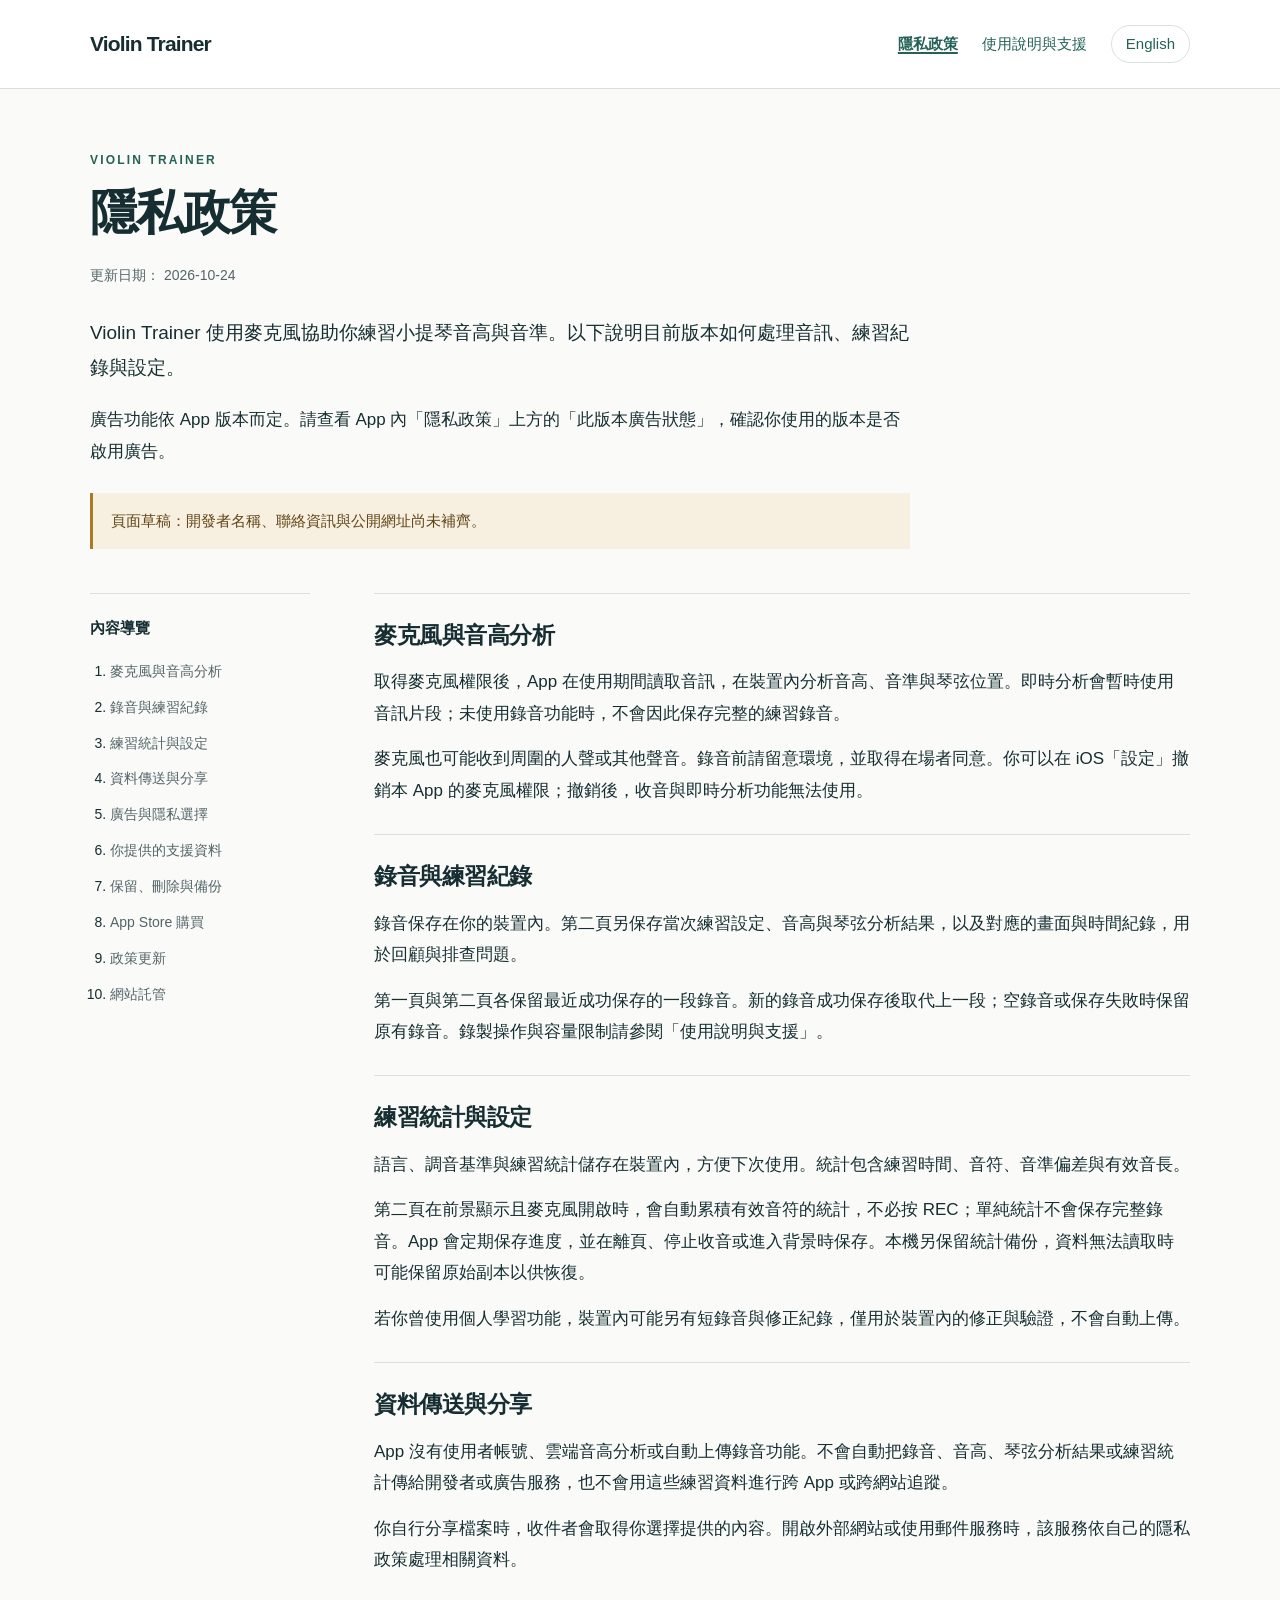
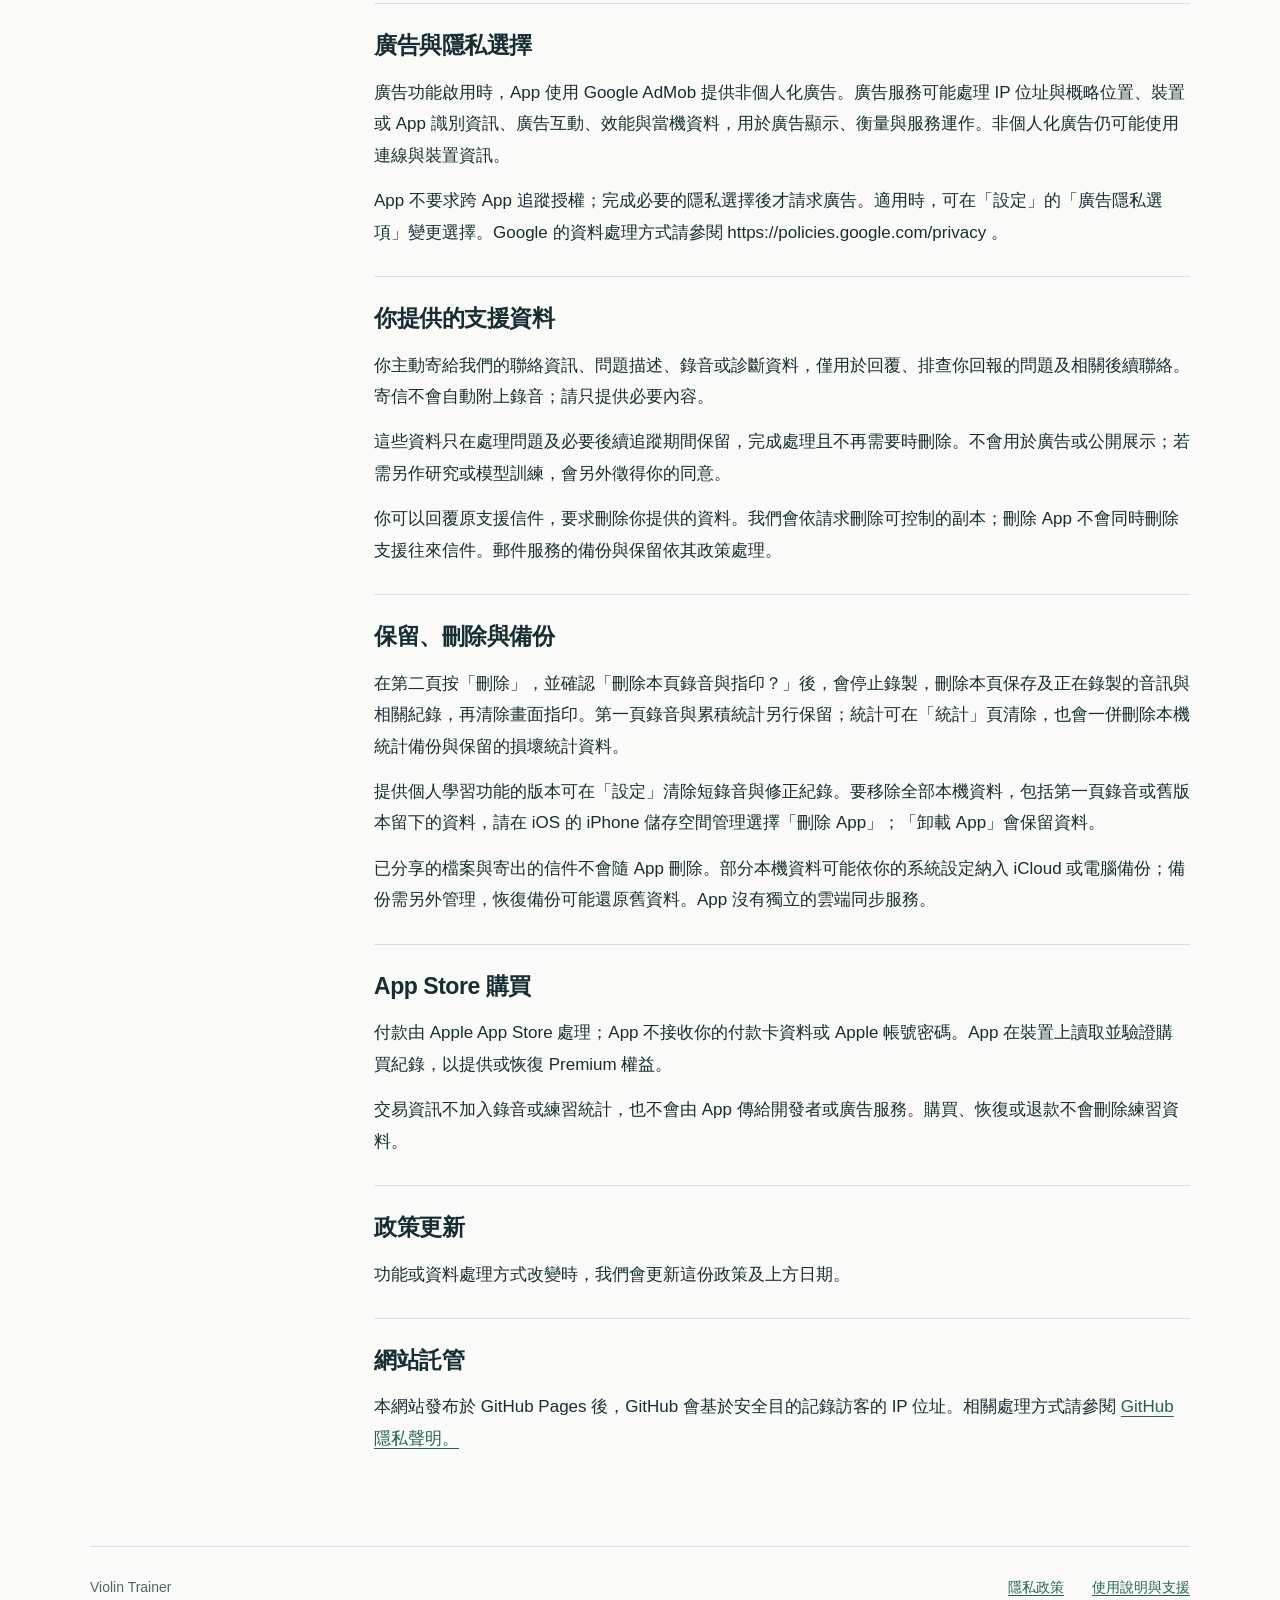
==== public/index.html @ f554a50b "Add files via upload" ====
<!doctype html>
<html lang="zh-Hant"><head><meta charset="utf-8">
<meta name="viewport" content="width=device-width, initial-scale=1">
<meta http-equiv="refresh" content="0; url=privacy.html">
<meta name="robots" content="noindex"><title>Violin Trainer 隱私政策</title></head>
<body><p><a href="privacy.html">隱私政策</a> · <a href="privacy-en.html" lang="en">Privacy policy</a></p></body></html>
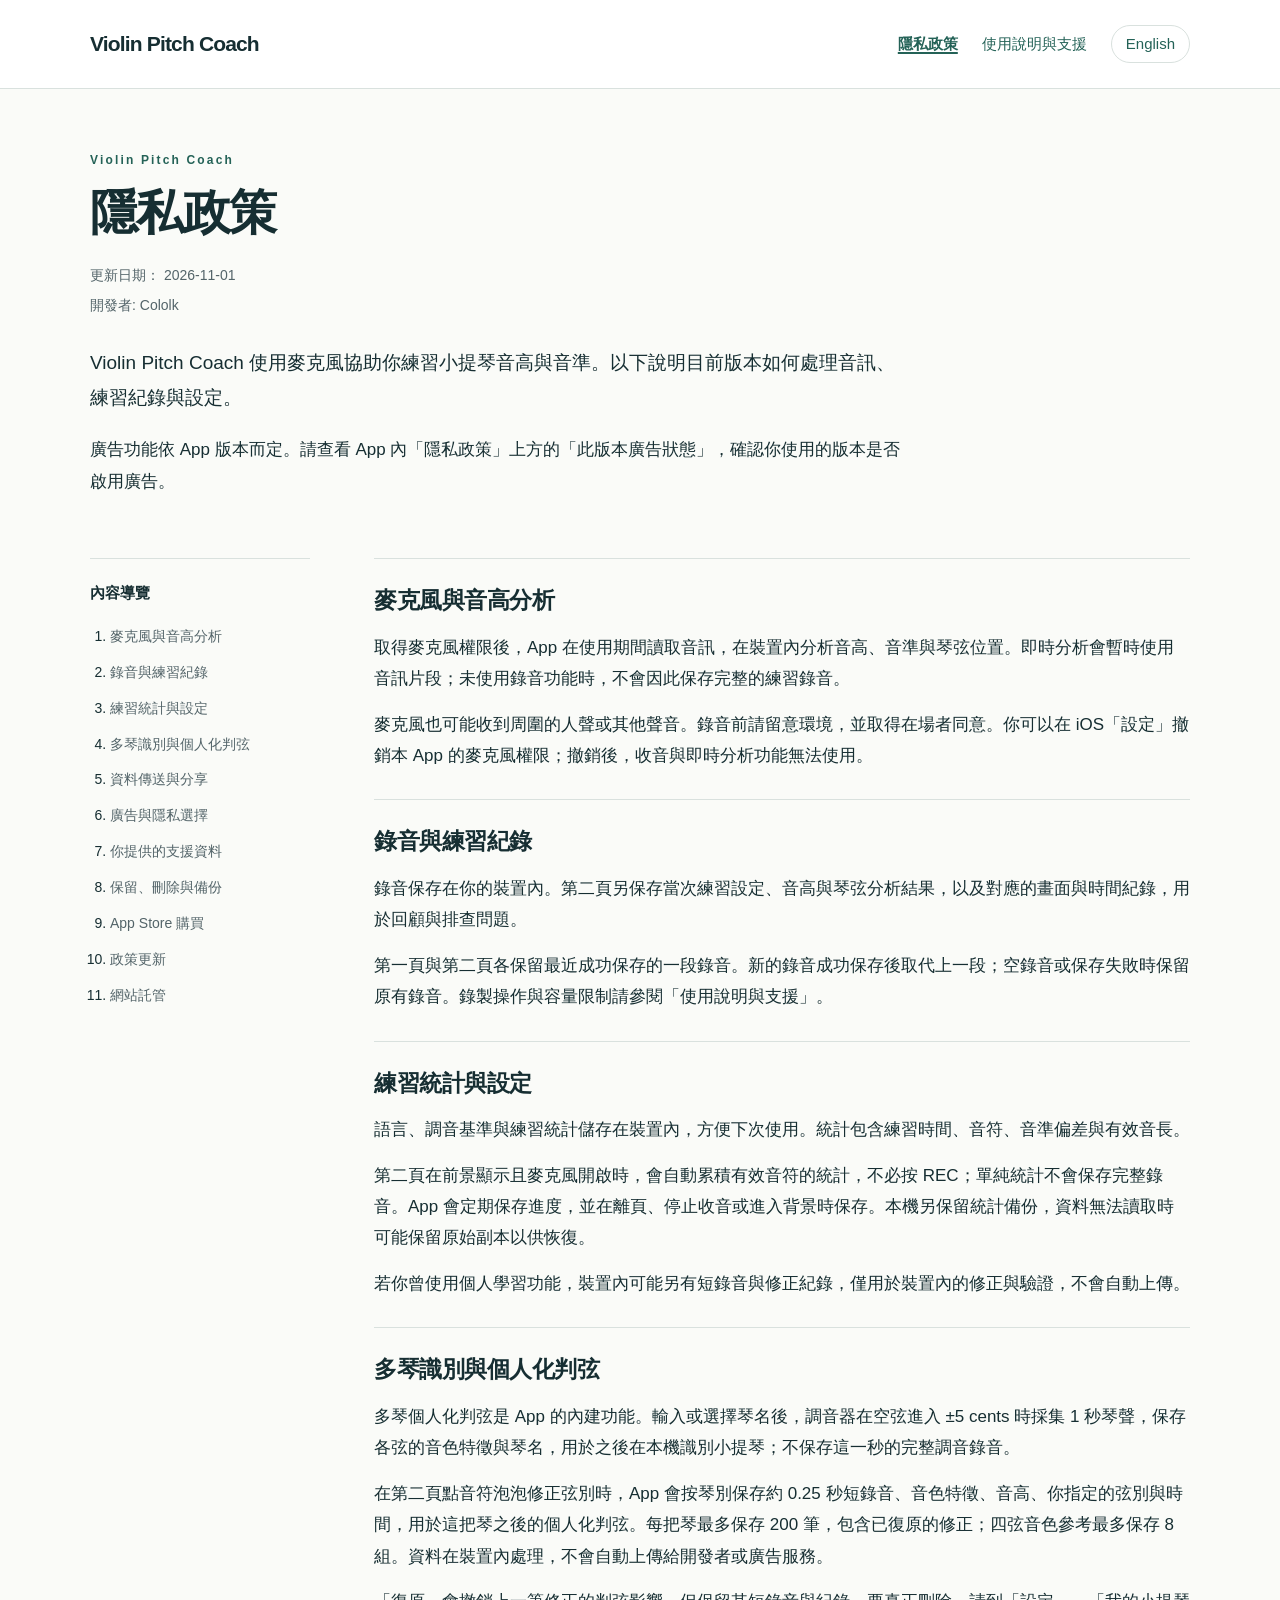
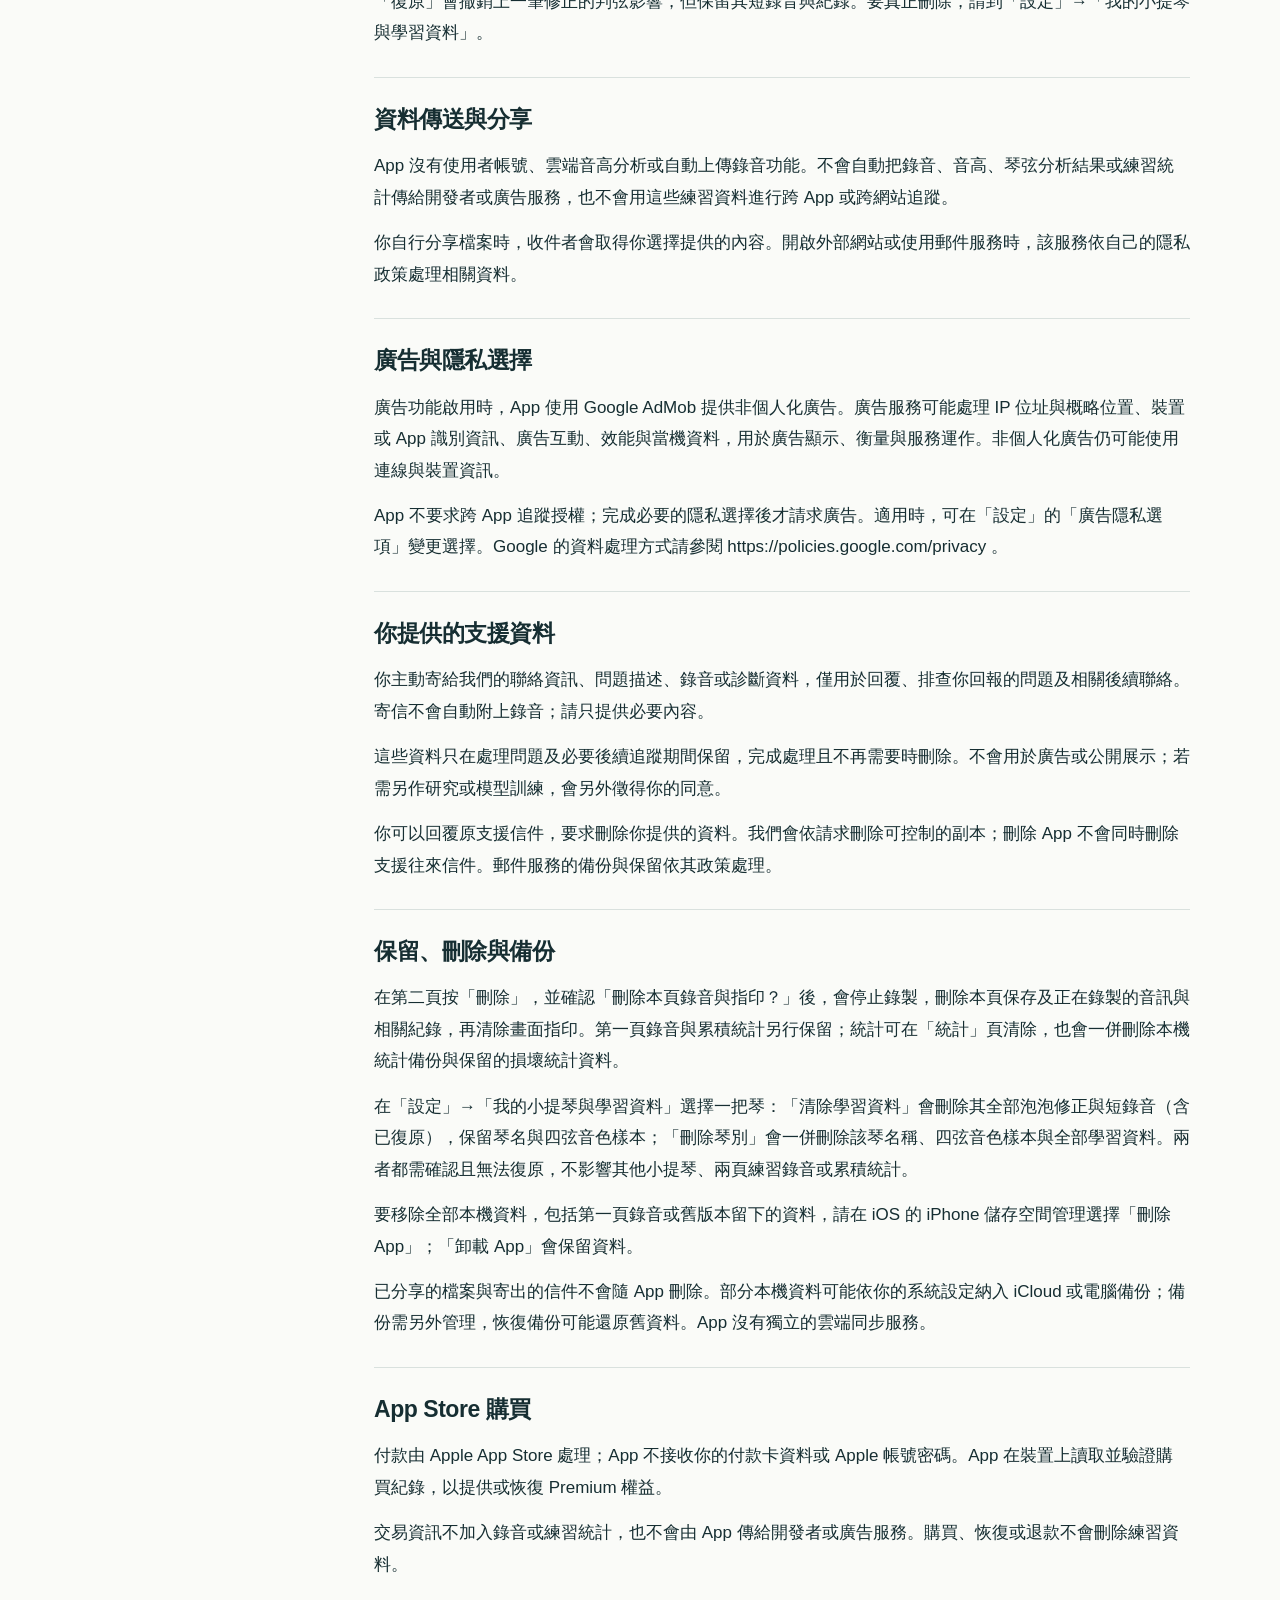
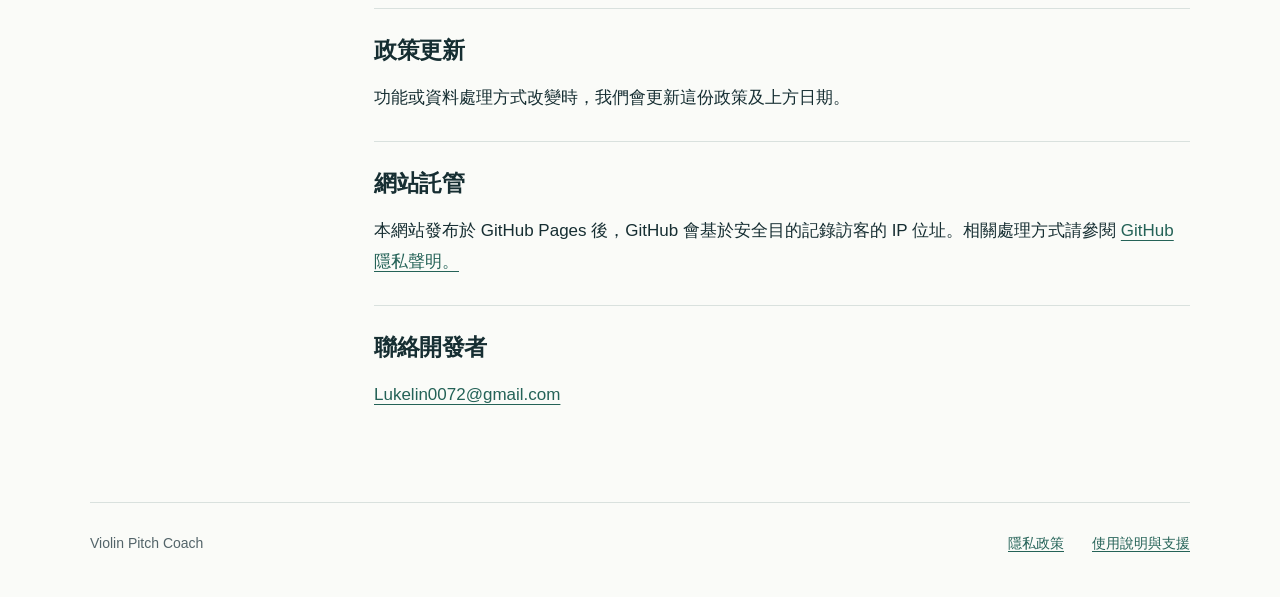
==== commit c0db9600: "Unify public branding as Violin Pitch Coach and publish approved rename" ====
--- a/public/index.html
+++ b/public/index.html
@@ -2,5 +2,5 @@
 <html lang="zh-Hant"><head><meta charset="utf-8">
 <meta name="viewport" content="width=device-width, initial-scale=1">
 <meta http-equiv="refresh" content="0; url=privacy.html">
-<meta name="robots" content="noindex"><title>Violin Trainer 隱私政策</title></head>
+<meta name="robots" content="noindex"><title>Violin Pitch Coach 隱私政策</title></head>
 <body><p><a href="privacy.html">隱私政策</a> · <a href="privacy-en.html" lang="en">Privacy policy</a></p></body></html>
